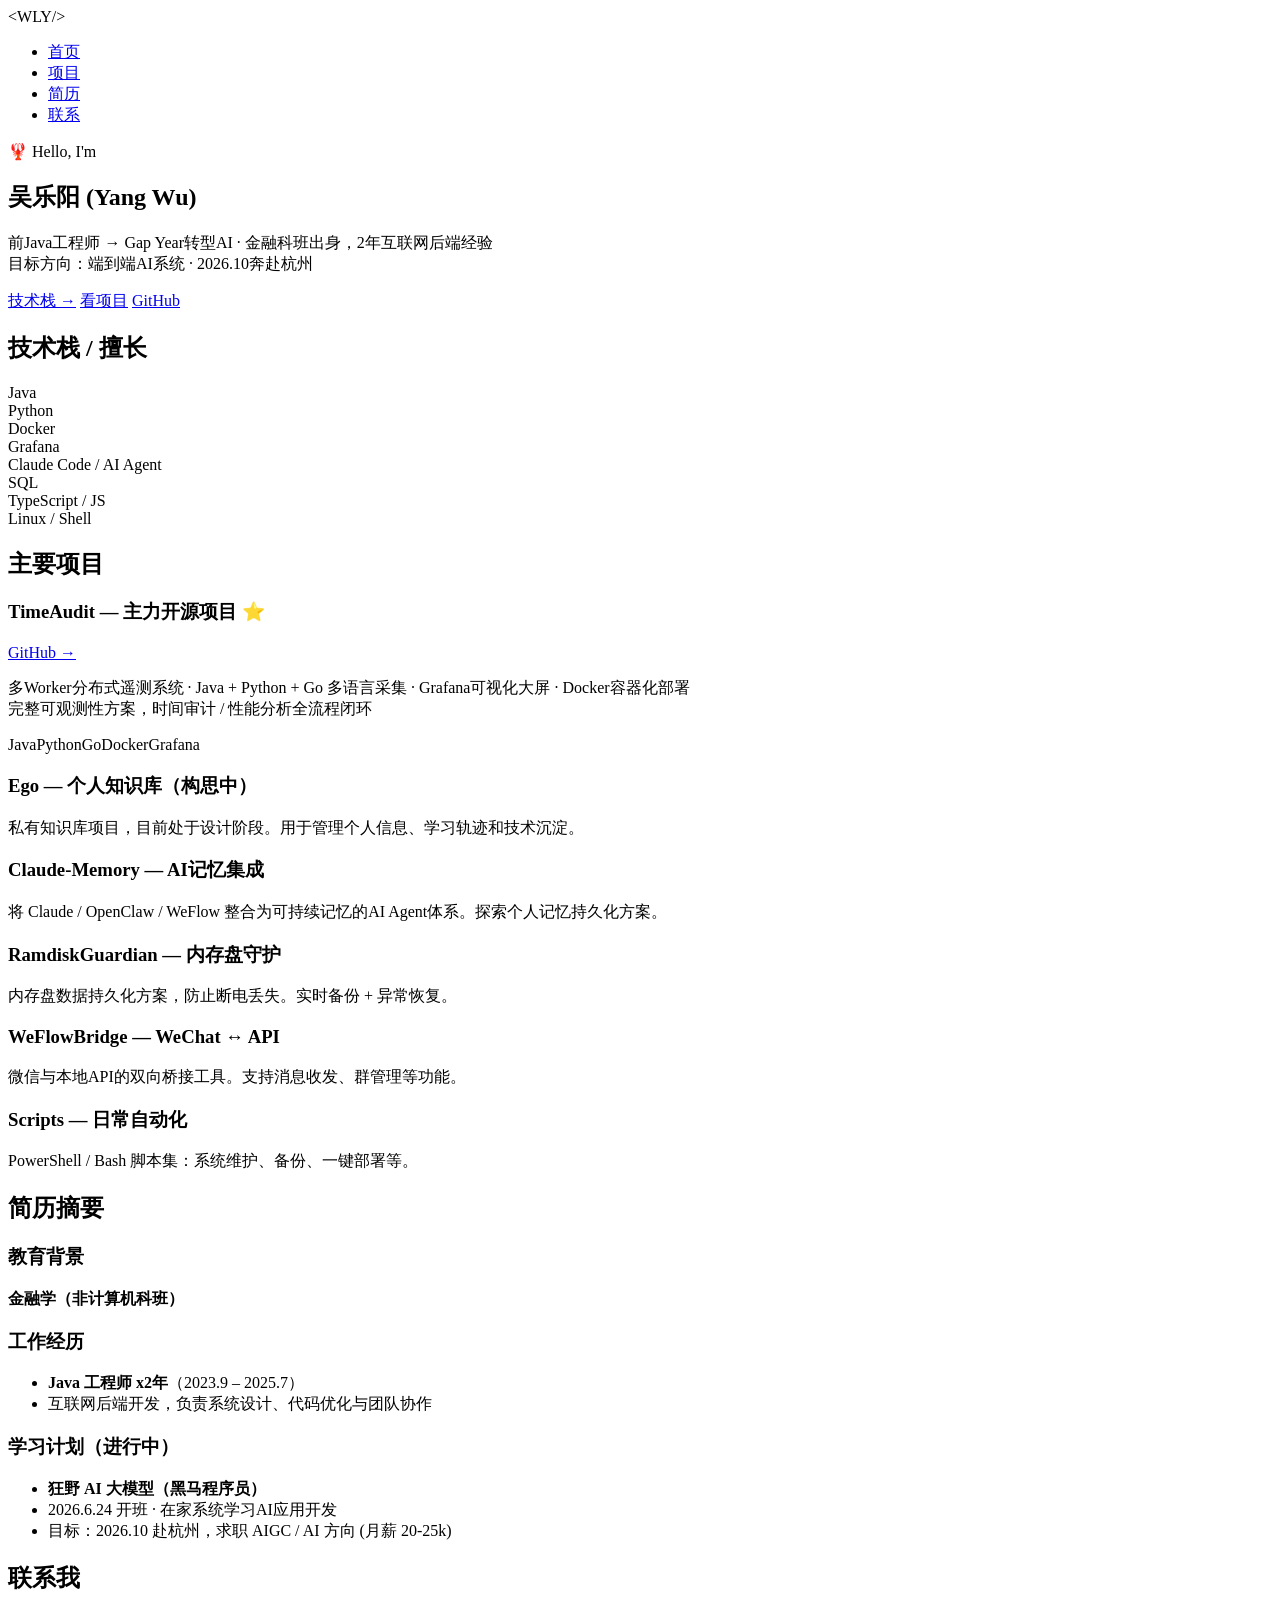
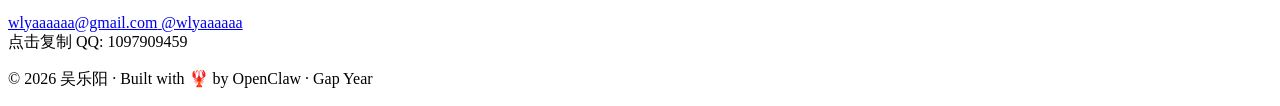
==== public/index.html @ bd6e5319 "chore: auto-archive 2026-07-07 21:15" ====
<!DOCTYPE html>
<html lang="zh-CN">
<head>
    <meta charset="UTF-8">
    <meta name="viewport" content="width=device-width, initial-scale=1.0">
    <title>吴乐阳 — Yang Wu</title>
    <link rel="stylesheet" href="./css/main.css">
</head>
<body>
    <!-- 导航 -->
    <nav class="navbar">
        <div class="logo">&lt;WLY/&gt;</div>
        <ul class="nav-links">
            <li><a href="#" class="active">首页</a></li>
            <li><a href="#projects">项目</a></li>
            <li><a href="#resume-section">简历</a></li>
            <li><a href="#contact">联系</a></li>
        </ul>
    </nav>

    <!-- Hero -->
    <section class="hero">
        <div class="hero-bg"></div>
        <div class="container hero-content">
            <p class="greeting-tag">🦞 Hello, I'm</p>
            <h1 class="hero-name">吴乐阳 <span class="eng">(Yang Wu)</span></h1>
            <p class="hero-desc">前Java工程师 → Gap Year转型AI · 金融科班出身，2年互联网后端经验<br>目标方向：端到端AI系统 · 2026.10奔赴杭州</p>
            <div class="hero-actions">
                <a href="#tech-stack" class="btn btn-primary">技术栈 →</a>
                <a href="#projects" class="btn btn-ghost">看项目</a>
                <a href="https://github.com/wlyaaaaaa" target="_blank" rel="noopener" class="btn btn-ghost"><i class="fab fa-github"></i> GitHub</a>
            </div>
        </div>
    </section>

    <!-- Tech Stack -->
    <section id="tech-stack" class="section container">
        <h2 class="section-title">技术栈 / 擅长</h2>
        <div class="skills-grid">
            <div class="skill-card">
                <i class="fab fa-java skill-icon"></i>
                <span>Java</span>
            </div>
            <div class="skill-card">
                <i class="fab fa-python skill-icon"></i>
                <span>Python</span>
            </div>
            <div class="skill-card">
                <i class="fas fa-docker skill-icon"></i>
                <span>Docker</span>
            </div>
            <div class="skill-card">
                <span class="skill-logo fa-solid fa-chart-line"></span>
                <span>Grafana</span>
            </div>
            <div class="skill-card">
                <span class="skill-logo fas fa-code"></span>
                <span>Claude Code / AI Agent</span>
            </div>
            <div class="skill-card">
                <i class="fas fa-database skill-icon"></i>
                <span>SQL</span>
            </div>
            <div class="skill-card">
                <span class="skill-logo fas fa-file-code"></span>
                <span>TypeScript / JS</span>
            </div>
            <div class="skill-card">
                <i class="fab fa-linux skill-icon"></i>
                <span>Linux / Shell</span>
            </div>
        </div>
    </section>

    <!-- Projects -->
    <section id="projects" class="section container">
        <h2 class="section-title">主要项目</h2>
        <div class="project-list">
            <div class="project-item featured">
                <div class="project-header">
                    <i class="fas fa-diagram-project project-icon"></i>
                    <h3>TimeAudit — 主力开源项目 ⭐</h3>
                    <a href="https://github.com/wlyaaaaaa/TimeAudit" target="_blank" rel="noopener" class="project-link">GitHub →</a>
                </div>
                <p class="project-desc">多Worker分布式遥测系统 · Java + Python + Go 多语言采集 · Grafana可视化大屏 · Docker容器化部署<br>完整可观测性方案，时间审计 / 性能分析全流程闭环</p>
                <div class="tech-tags"><span class="tag">Java</span><span class="tag">Python</span><span class="tag">Go</span><span class="tag">Docker</span><span class="tag">Grafana</span></div>
            </div>

            <div class="project-item">
                <div class="project-header">
                    <i class="fab fa-microsoft project-icon"></i>
                    <h3>Ego — 个人知识库（构思中）</h3>
                </div>
                <p class="project-desc">私有知识库项目，目前处于设计阶段。用于管理个人信息、学习轨迹和技术沉淀。</p>
            </div>

            <div class="project-item">
                <div class="project-header">
                    <i class="fas fa-memory project-icon"></i>
                    <h3>Claude-Memory — AI记忆集成</h3>
                </div>
                <p class="project-desc">将 Claude / OpenClaw / WeFlow 整合为可持续记忆的AI Agent体系。探索个人记忆持久化方案。</p>
            </div>

            <div class="project-item">
                <div class="project-header">
                    <i class="fas fa-bolt project-icon"></i>
                    <h3>RamdiskGuardian — 内存盘守护</h3>
                </div>
                <p class="project-desc">内存盘数据持久化方案，防止断电丢失。实时备份 + 异常恢复。</p>
            </div>

            <div class="project-item">
                <div class="project-header">
                    <i class="fab fa-weixin project-icon"></i>
                    <h3>WeFlowBridge — WeChat ↔ API</h3>
                </div>
                <p class="project-desc">微信与本地API的双向桥接工具。支持消息收发、群管理等功能。</p>
            </div>

            <div class="project-item">
                <div class="project-header">
                    <i class="fab fa-windows project-icon"></i>
                    <h3>Scripts — 日常自动化</h3>
                </div>
                <p class="project-desc">PowerShell / Bash 脚本集：系统维护、备份、一键部署等。</p>
            </div>
        </div>
    </section>

    <!-- Resume Section -->
    <section id="resume-section" class="section container resume-box">
        <h2 class="section-title">简历摘要</h2>
        <div class="resume-grid">
            <div class="resume-card">
                <i class="fas fa-graduation-cap resume-icon"></i>
                <h3>教育背景</h3>
                <p><strong>金融学（非计算机科班）</strong></p>
            </div>
            <div class="resume-card">
                <i class="fas fa-briefcase resume-icon"></i>
                <h3>工作经历</h3>
                <ul class="resume-list">
                    <li><strong>Java 工程师 x2年</strong>（2023.9 – 2025.7）</li>
                    <li>互联网后端开发，负责系统设计、代码优化与团队协作</li>
                </ul>
            </div>
            <div class="resume-card">
                <i class="fas fa-rocket resume-icon"></i>
                <h3>学习计划（进行中）</h3>
                <ul class="resume-list">
                    <li><strong>狂野 AI 大模型（黑马程序员）</strong></li>
                    <li>2026.6.24 开班 · 在家系统学习AI应用开发</li>
                    <li style="color:var(--accent)">目标：2026.10 赴杭州，求职 AIGC / AI 方向 (月薪 20-25k)</li>
                </ul>
            </div>
        </div>
    </section>

    <!-- Contact -->
    <section id="contact" class="section container">
        <h2 class="section-title">联系我</h2>
        <div class="contact-grid">
            <a href="mailto:wlyaaaaaa@gmail.com" class="contact-card">
                <i class="fas fa-envelope contact-icon"></i>
                <span>wlyaaaaaa@gmail.com</span>
            </a>
            <a href="https://github.com/wlyaaaaaa" target="_blank" rel="noopener" class="contact-card">
                <i class="fab fa-github contact-icon"></i>
                <span>@wlyaaaaaa</span>
            </a>
            <div class="contact-card" onclick="copyQQ()">
                <i class="fab fa-qq contact-icon"></i>
                <span id="qq-display">点击复制 QQ: 1097909459</span>
            </div>
        </div>
    </section>

    <!-- Footer -->
    <footer class="site-footer">
        <p>&copy; 2026 吴乐阳 &middot; Built with 🦞 by OpenClaw &middot; Gap Year</p>
    </footer>

    <script src="./js/main.js"></script>
</body>
</html>
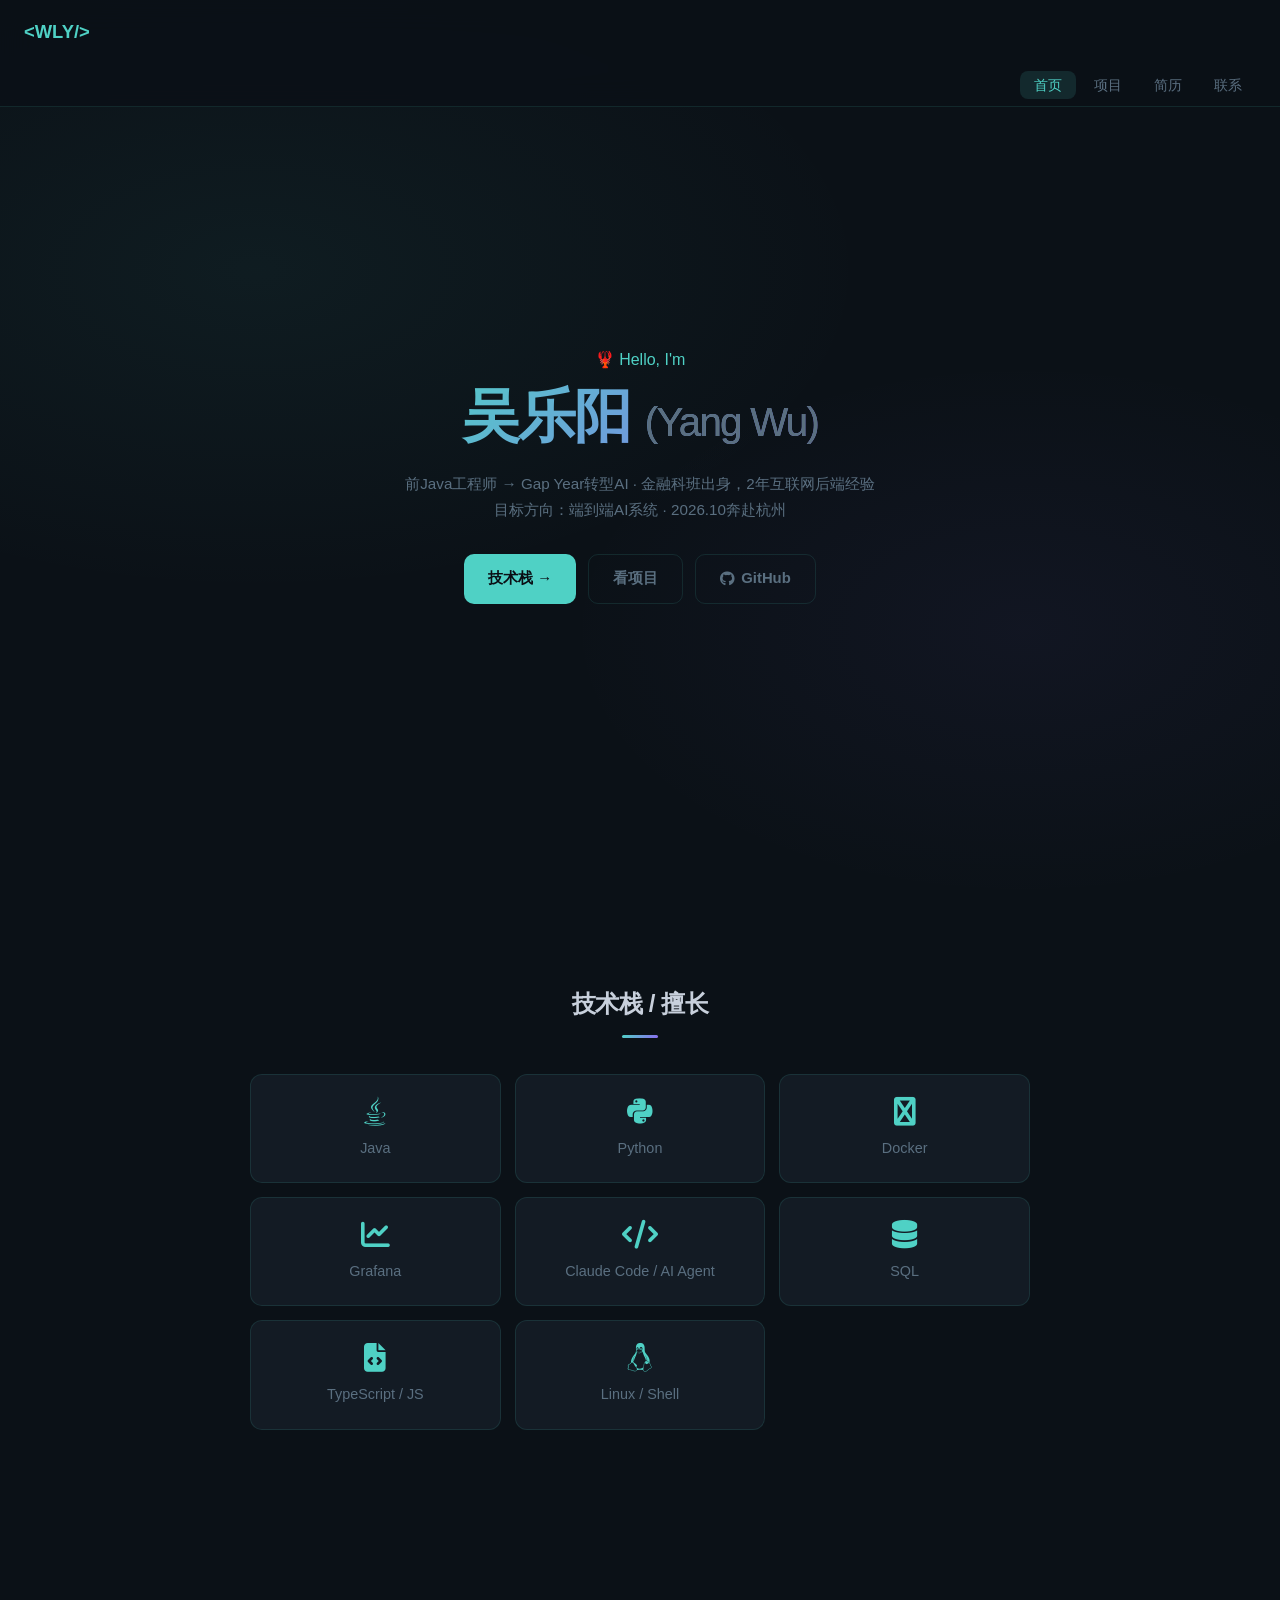
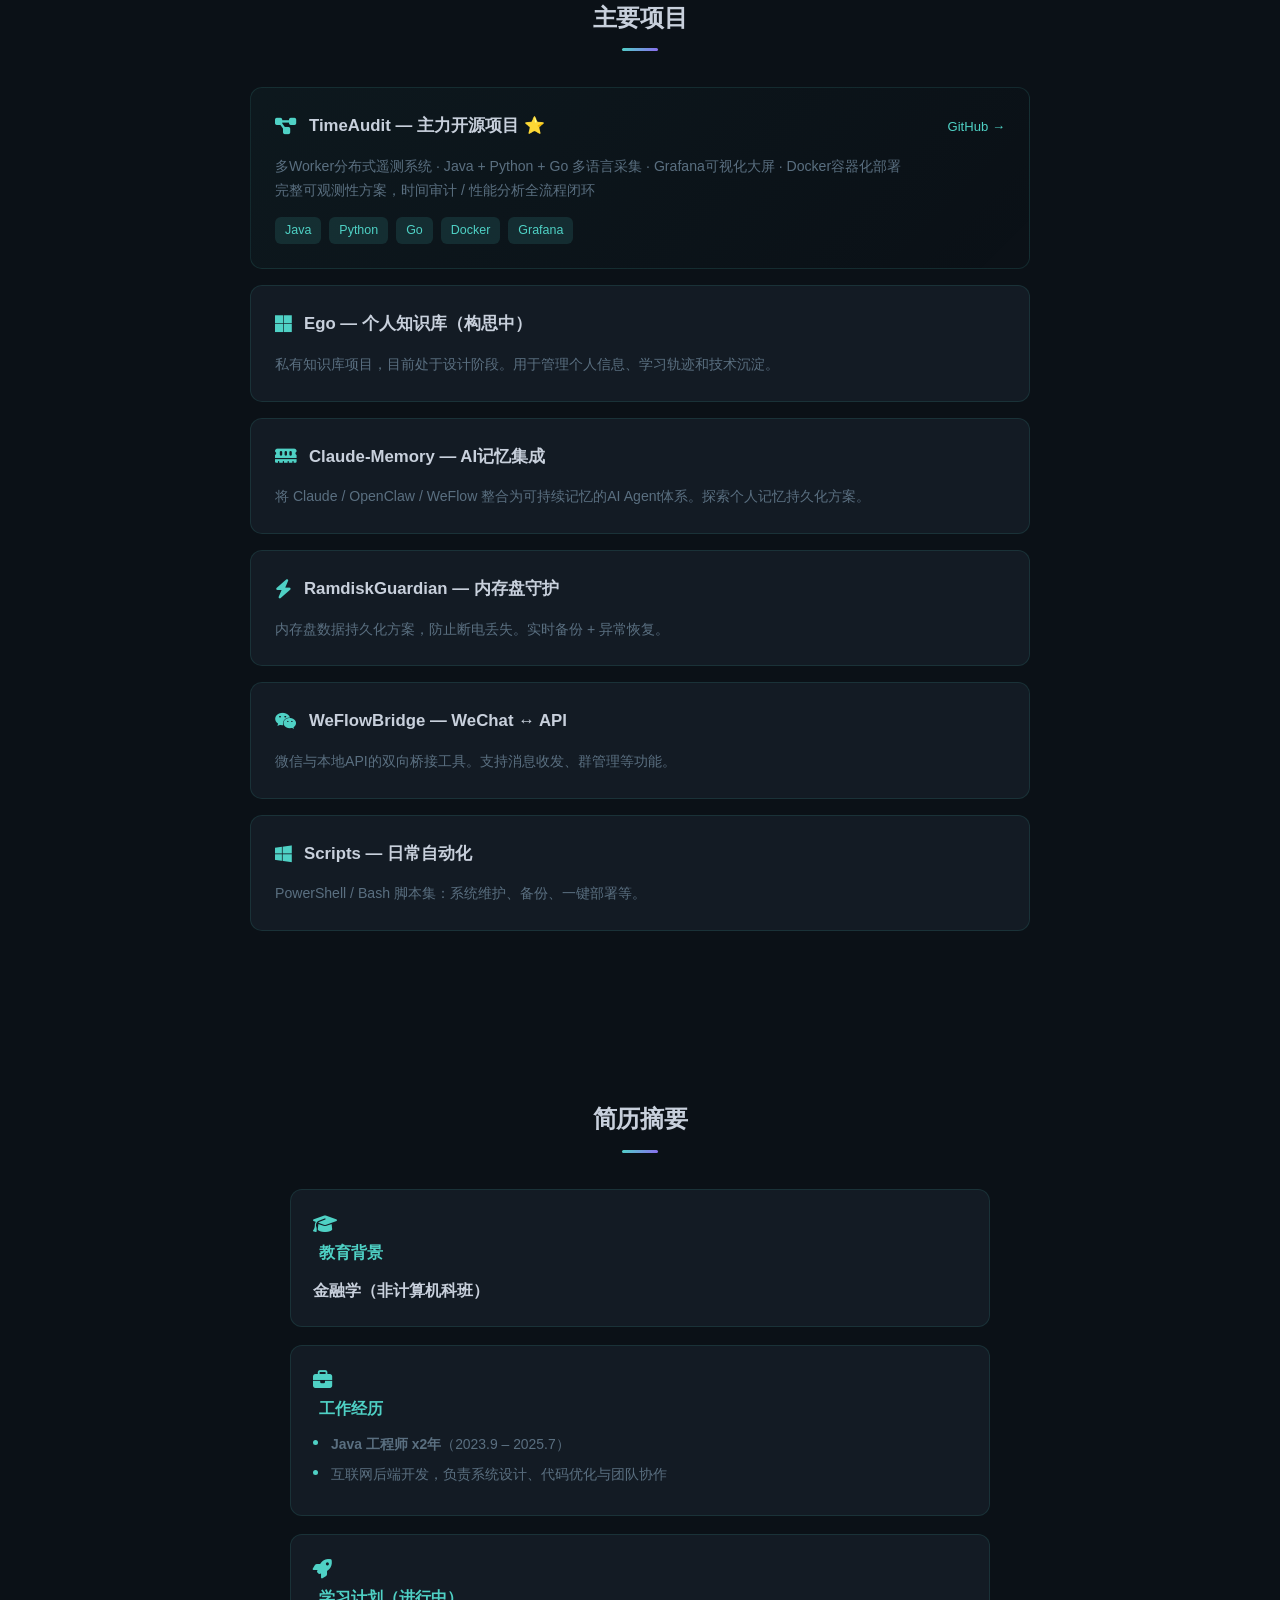
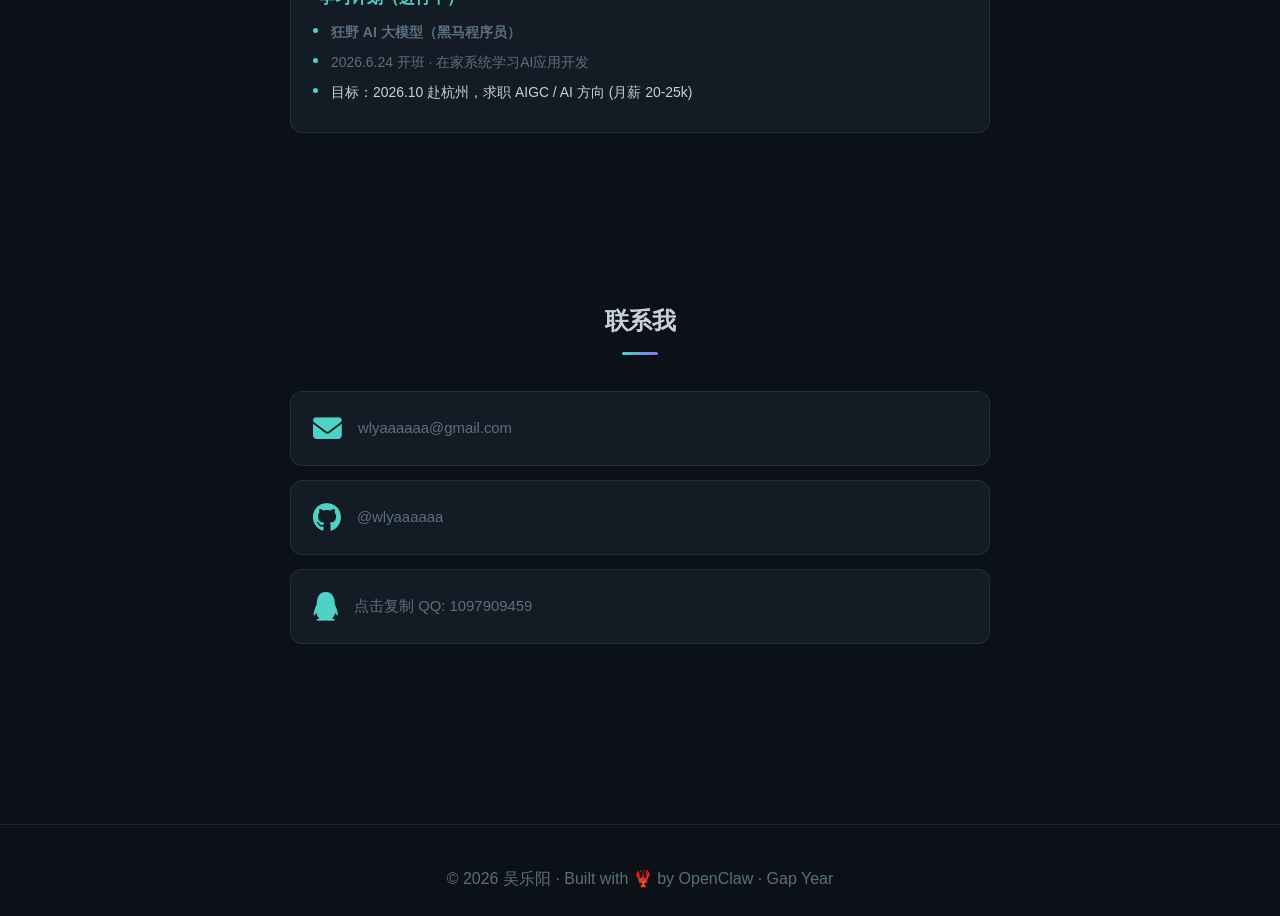
==== commit e676ab9b: "chore: migrate OpenClawGateway project root" ====
--- a/public/index.html
+++ b/public/index.html
@@ -5,16 +5,17 @@
     <meta name="viewport" content="width=device-width, initial-scale=1.0">
     <title>吴乐阳 — Yang Wu</title>
     <link rel="stylesheet" href="./css/main.css">
+    <link rel="stylesheet" href="https://cdnjs.cloudflare.com/ajax/libs/font-awesome/6.5.0/css/all.min.css">
 </head>
 <body>
     <!-- 导航 -->
     <nav class="navbar">
         <div class="logo">&lt;WLY/&gt;</div>
         <ul class="nav-links">
-            <li><a href="#" class="active">首页</a></li>
-            <li><a href="#projects">项目</a></li>
-            <li><a href="#resume-section">简历</a></li>
-            <li><a href="#contact">联系</a></li>
+            <li><a href="#" class="link active">首页</a></li>
+            <li><a href="#projects" class="link">项目</a></li>
+            <li><a href="#resume-section" class="link">简历</a></li>
+            <li><a href="#contact" class="link">联系</a></li>
         </ul>
     </nav>
 
--- a/public/css/main.css
+++ b/public/css/main.css
@@ -0,0 +1,108 @@
+/* ===== Reset & Variables ===== */
+*, *::before, *::after { margin:0; padding:0; box-sizing:border-box; }
+a{text-decoration:none;color:var(--accent);transition:opacity .2s}
+a:hover{opacity:.85}
+
+:root{
+ --bg:#0b1117;
+ --surface:#131b24;
+ --hover:#1a2632;
+ --border:rgba(79,209,197,.12);
+ --text:#c8d0dc;
+ --dim:#5a6f80;
+ --cyan:#4fd1c5;
+ --glow:rgba(79,209,197,.13);
+ --grad:linear-gradient(135deg,#4fd1c5,#8b6cf0);
+ --r:12px;
+ --w:960px;
+}
+
+html{scroll-behavior:smooth}
+body{font-family:-apple-system,BlinkMacSystemFont,'Segoe UI','PingFang SC','Noto Sans SC',sans-serif;background:var(--bg);color:var(--text);line-height:1.7}
+
+.container{max-width:var(--w);margin:0 auto;padding:0 24px}
+
+/* Nav */
+.navbar{position:fixed;top:0;left:0;right:0;z-index:100;background:rgba(11,17,23,.92);backdrop-filter:blur(16px);border-bottom:1px solid var(--border)}
+.navbar .logo{font-size:1.15rem;font-weight:700;color:var(--cyan);padding:16px 24px;display:block}
+.nav-links{list-style:none;display:flex;gap:4px;padding:8px 24px;justify-content:flex-end}
+.nav-links a{padding:6px 14px;border-radius:8px;font-size:.9rem;color:var(--dim);transition:all .2s}
+.nav-links a:hover,.navbar .nav-links a.active{color:var(--cyan);background:var(--glow)}
+
+/* Hero */
+.hero{min-height:100vh;display:flex;align-items:center;position:relative;overflow:hidden}
+.hero-bg{position:absolute;inset:0;z-index:0;pointer-events:none;background:radial-gradient(ellipse 80% 60% at 20% 30%,rgba(79,209,197,.06),transparent 60%),radial-gradient(ellipse 60% 50% at 80% 70%,rgba(139,108,240,.05),transparent 60%)}
+.hero-content{position:relative;z-index:1;text-align:center;padding-top:50px}
+.greeting-tag{font-size:1rem;color:var(--cyan);margin-bottom:8px}
+.hero-name{font-size:clamp(2.4rem,5vw,3.6rem);font-weight:800;line-height:1.2;text-align:center;background:var(--grad);-webkit-background-clip:text;-webkit-text-fill-color:transparent;background-clip:text;letter-spacing:-.03em}
+.hero-name .eng{font-weight:400;font-size:.7em;-webkit-text-fill-color:var(--dim)}
+.hero-desc{margin:20px auto 32px;font-size:.95rem;color:var(--dim);max-width:560px}
+.hero-actions{display:flex;gap:12px;justify-content:center;flex-wrap:wrap}
+.btn{display:inline-flex;align-items:center;gap:7px;padding:11px 24px;border-radius:10px;font-size:.93rem;font-weight:600;cursor:pointer;transition:all .2s}
+.btn-primary{background:var(--cyan);color:#0a0e14;border:none}
+.btn-primary:hover{box-shadow:0 0 24px rgba(79,209,197,.35);transform:translateY(-1px)}
+.btn-ghost{border:1px solid var(--border);background:transparent;color:var(--dim)}
+.btn-ghost:hover{color:var(--cyan);border-color:var(--glow);box-shadow:0 0 12px rgba(79,209,197,.1);transform:translateY(-1px)}
+
+/* Section */
+.section{padding:84px 0}
+.sec-ttl,.section-title{font-size:1.5rem;letter-spacing:-.02em;margin-bottom:36px;text-align:center;position:relative}
+.sec-ttl::after,.section-title::after{content:'';display:block;width:36px;height:3px;background:var(--grad);margin:10px auto 0;border-radius:2px}
+
+/* Skill Cards */
+.skills-grid{display:grid;grid-template-columns:repeat(auto-fit,minmax(190px,1fr));gap:14px;max-width:780px;margin:0 auto}
+.sk-card,.skill-card{background:var(--surface);border:1px solid var(--border);border-radius:var(--r);padding:22px 16px;text-align:center;transition:all .25s;display:flex;flex-direction:column;align-items:center;gap:10px}
+.sk-card:hover,.skill-card:hover{background:var(--hover);border-color:rgba(79,209,197,.3);transform:translateY(-2px)}
+.sk-card i,.skill-card i,.skill-icon,.skill-logo{font-size:1.8rem;color:var(--cyan)}
+.sk-card span:last-child,.skill-card span:last-child{font-size:.9rem;color:var(--dim)}
+
+/* Project List */
+.proj-list,.project-list{display:grid;gap:16px;max-width:780px;margin:0 auto}
+.proj-item,.project-item{background:var(--surface);border:1px solid var(--border);border-radius:var(--r);padding:24px;transition:all .2s}
+.proj-item:hover,.project-item:hover{border-color:rgba(79,209,197,.3);transform:translateY(-1px);box-shadow:0 6px 20px rgba(79,209,197,.08)}
+.proj-item.featured,.project-item.featured{border-color:var(--glow);background:linear-gradient(135deg,rgba(79,209,197,.04),transparent)}
+.p-header,.project-header{display:flex;align-items:center;gap:12px;margin-bottom:14px}
+.p-header i,.project-icon{font-size:1.2rem;color:var(--cyan);flex-shrink:0}
+.p-header h3,.project-header h3{font-size:1.05rem;font-weight:600;flex:1}
+.p-link,.project-link{font-size:.82rem;color:var(--cyan);white-space:nowrap}
+.p-desc,.project-desc{font-size:.88rem;line-height:1.7;color:var(--dim)}
+.tech-tags{display:flex;gap:8px;flex-wrap:wrap;margin-top:14px}
+.tag{background:var(--glow);color:var(--cyan);padding:3px 10px;border-radius:6px;font-size:.78rem}
+
+/* Resume */
+.resume-page{padding:120px 0 80px}
+.r-header{text-align:center;margin-bottom:40px}
+.r-name{font-size:2.2rem;font-weight:700;background:var(--grad);-webkit-background-clip:text;-webkit-text-fill-color:transparent;letter-spacing:-.03em;margin-bottom:6px}
+.r-subtitle{color:var(--dim);margin-bottom:10px}
+.r-ctact{display:flex;justify-content:center;gap:8px;flex-wrap:wrap;color:var(--dim);font-size:.88rem}
+.r-ctact a{color:var(--cyan)}
+.r-row{display:flex;align-items:center;padding-left:6px;color:var(--border)}
+.r-cards,.resume-grid{display:grid;gap:18px;max-width:700px;margin:0 auto}
+.r-card,.resume-card{background:var(--surface);border:1px solid var(--border);border-radius:var(--r);padding:22px;transition:all .2s}
+.r-card:hover,.resume-card:hover{border-color:rgba(79,209,197,.25)}
+.r-card h3,.resume-card h3{font-size:1.02rem;margin-bottom:10px;padding-left:6px;display:flex;align-items:center;gap:8px;color:var(--cyan)}
+.resume-icon{font-size:1.2rem;color:var(--cyan);margin-right:8px}
+.r-list,.resume-list{list-style:none;padding:0;margin-top:8px}
+.r-list li,.resume-list li{position:relative;padding-left:18px;margin-bottom:6px;font-size:.87rem;color:var(--dim)}
+.r-list li::before,.resume-list li::before{content:'';position:absolute;left:0;top:7px;width:5px;height:5px;border-radius:50%;background:var(--cyan)}
+
+/* Contact */
+.ct-grid,.contact-grid{display:grid;gap:14px;max-width:700px;margin:0 auto 36px}
+.ct-card,.contact-card{background:var(--surface);border:1px solid var(--border);border-radius:var(--r);padding:22px;display:flex;align-items:center;gap:16px;transition:all .2s;cursor:pointer}
+.ct-card:hover,.contact-card:hover{background:var(--hover);transform:translateY(-1px)}
+.ct-icon,.contact-icon{font-size:1.8rem;color:var(--cyan);flex-shrink:0}
+.ct-label,.contact-card span{font-size:.93rem;color:var(--dim)}
+
+/* Footer */
+.footer,.site-footer{padding:40px 0 24px;border-top:1px solid var(--border);margin-top:60px;text-align:center;color:var(--dim)}
+.ft-inner{display:flex;justify-content:space-between;align-items:center;flex-wrap:wrap;gap:16px}
+.ft-copy{font-size:.83rem;color:var(--dim)}
+.ft-links a{margin-left:14px;color:var(--dim);transition:color .2s;font-size:.95rem}
+.ft-links a:hover{color:var(--cyan)}
+
+/* Fade animation */
+.fi,.fiv{opacity:0;transform:translateY(30px);transition:all .6s ease both}.fi.v,.fiv.visible{opacity:1;transform:none}
+
+/* Responsive */
+@media(max-width:768px){.nav-links a,.navbar .logo{font-size:.9rem}.hero-name{font-size:2rem}.sec-ttl,.section-title{font-size:1.3rem}}
+@media(max-width:480px){.nav-links{gap:2px;padding-right:12px}.container{padding:0 16px}.hero-desc,.p-desc,.project-desc,.r-list li,.resume-list li,.ct-label,.contact-card span{font-size:.83rem}}
